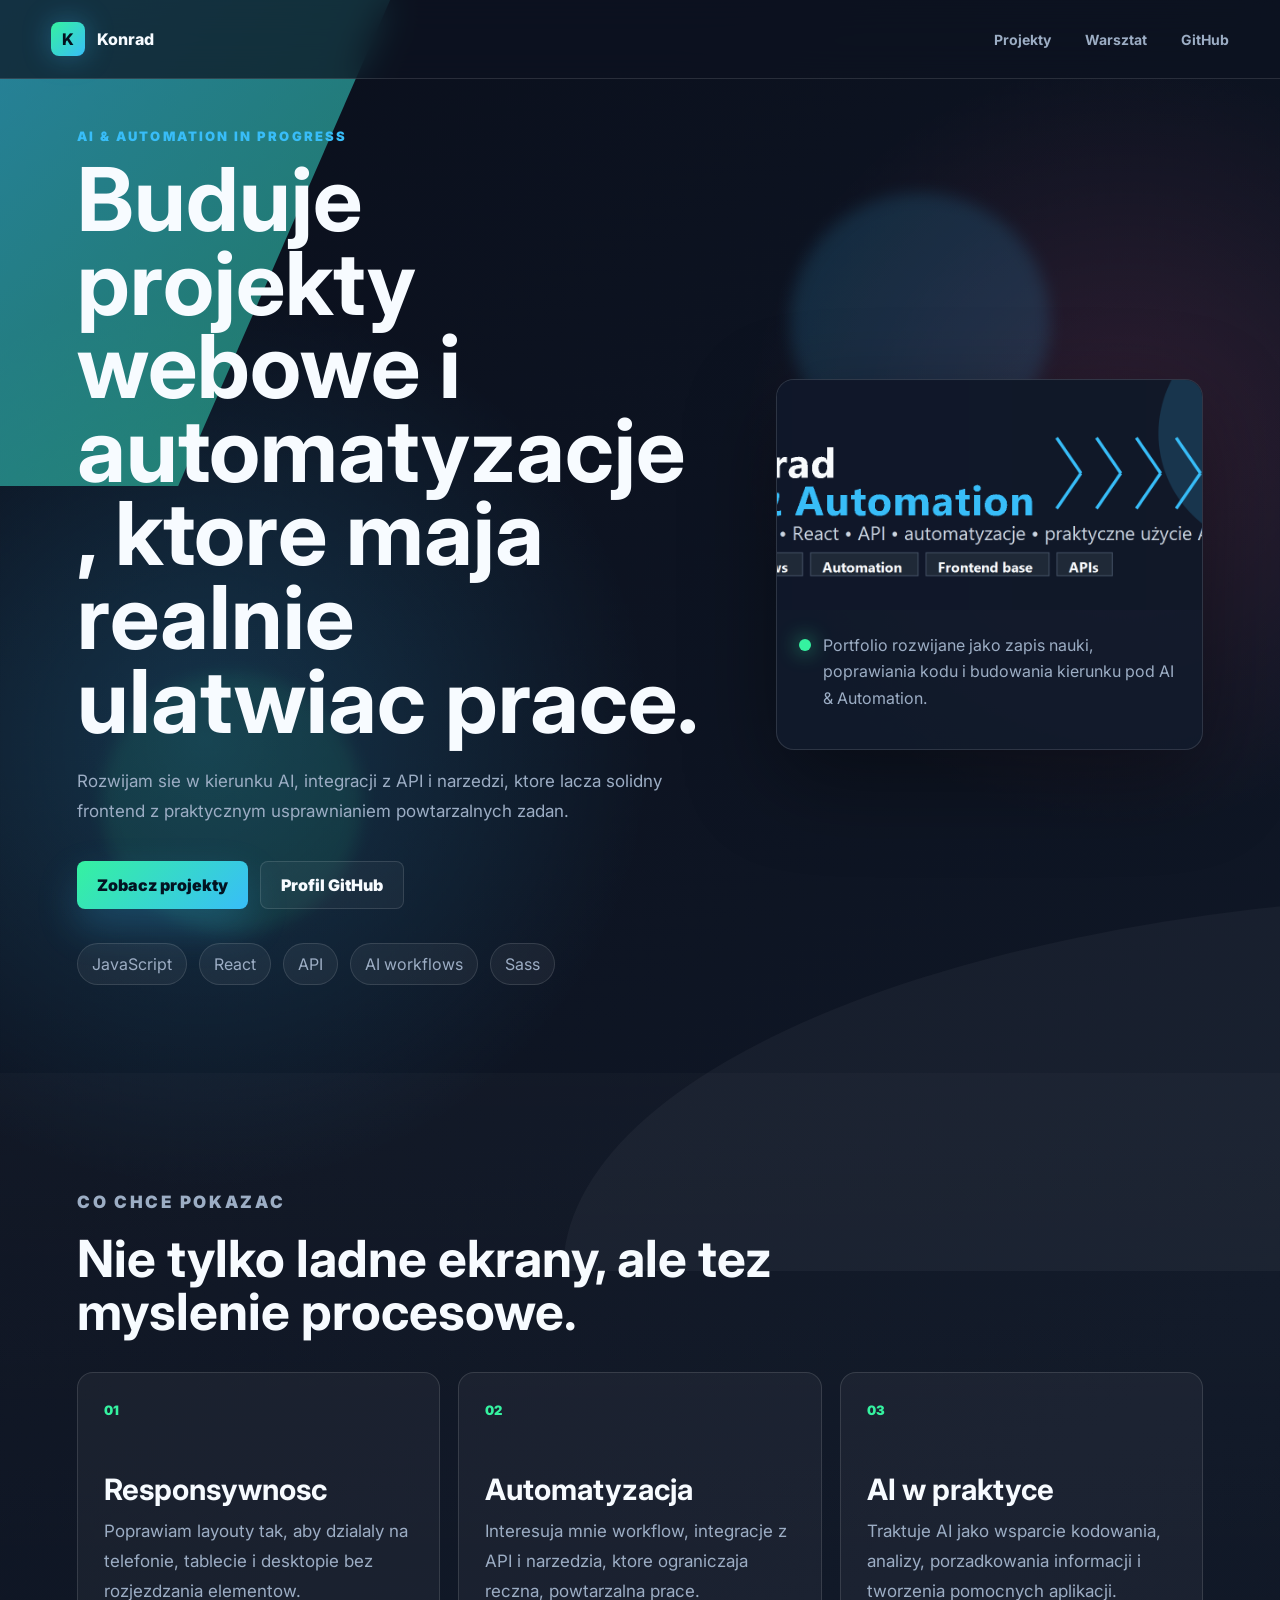
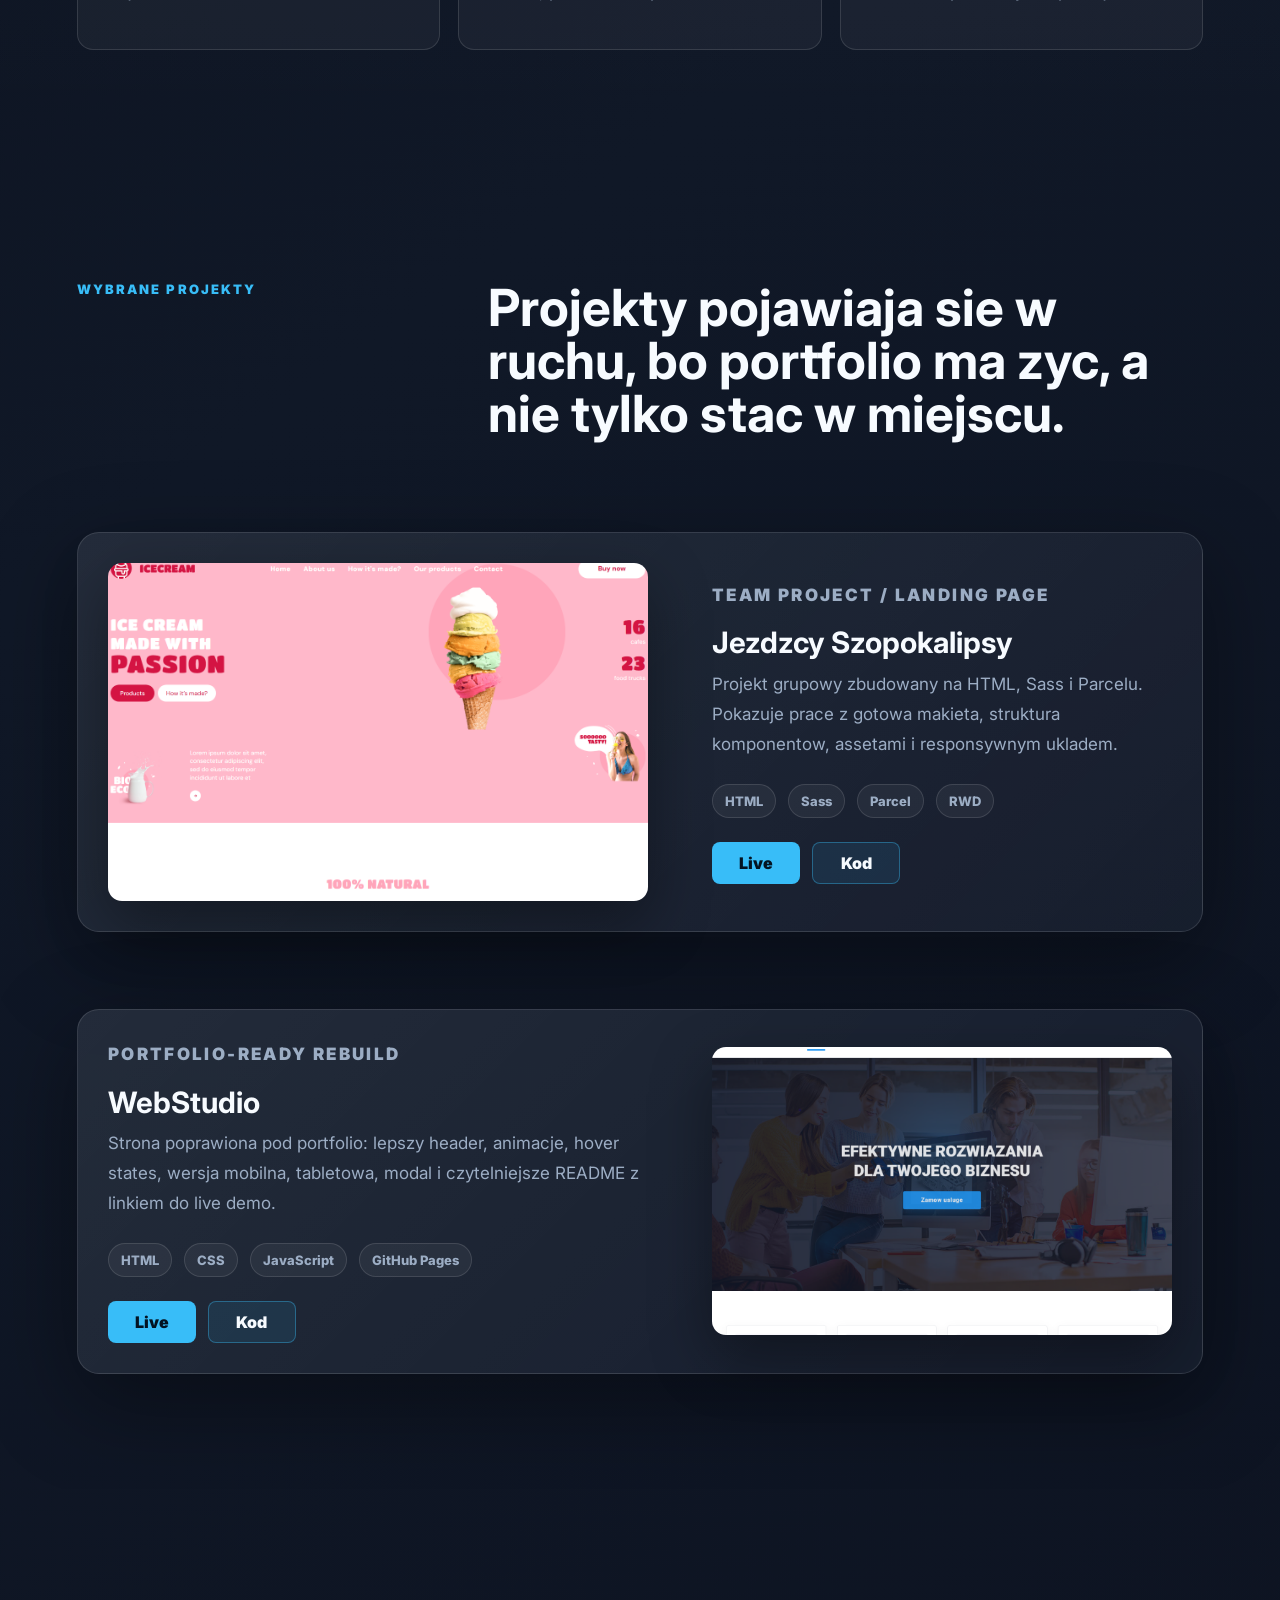
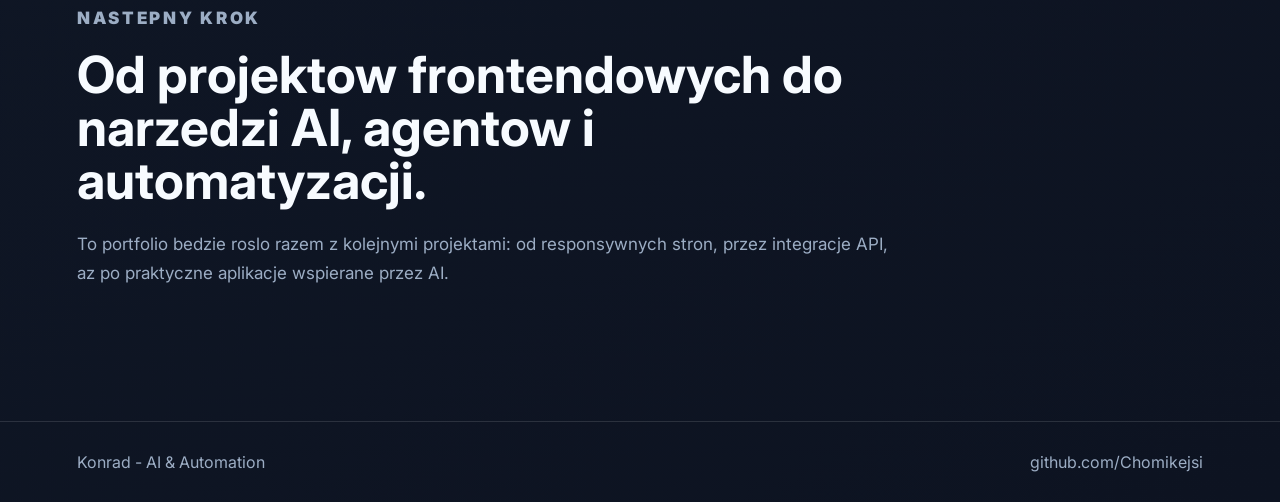
==== index.html @ 4eeb69bb "Add animated portfolio landing page" ====
<!DOCTYPE html>
<html lang="pl">
  <head>
    <meta charset="UTF-8" />
    <meta name="viewport" content="width=device-width, initial-scale=1.0" />
    <meta
      name="description"
      content="Portfolio Konrada: AI & Automation, frontend, automatyzacje, projekty webowe i praktyczne narzedzia."
    />
    <title>Konrad | AI & Automation Portfolio</title>
    <link rel="preconnect" href="https://fonts.googleapis.com" />
    <link rel="preconnect" href="https://fonts.gstatic.com" crossorigin />
    <link
      href="https://fonts.googleapis.com/css2?family=Inter:wght@400;500;600;700;800;900&display=swap"
      rel="stylesheet"
    />
    <link rel="stylesheet" href="./styles.css" />
  </head>
  <body>
    <header class="site-header">
      <a class="brand" href="#top" aria-label="Powrot na poczatek">
        <span class="brand__mark">K</span>
        <span>Konrad</span>
      </a>
      <nav class="nav" aria-label="Glowna nawigacja">
        <a href="#projekty">Projekty</a>
        <a href="#warsztat">Warsztat</a>
        <a href="https://github.com/Chomikejsi" target="_blank" rel="noreferrer">GitHub</a>
      </nav>
    </header>

    <main id="top">
      <section class="hero">
        <div class="hero__glow hero__glow--one"></div>
        <div class="hero__glow hero__glow--two"></div>

        <div class="hero__content reveal">
          <p class="eyebrow">AI & Automation in progress</p>
          <h1>Buduje projekty webowe i automatyzacje, ktore maja realnie ulatwiac prace.</h1>
          <p class="hero__lead">
            Rozwijam sie w kierunku AI, integracji z API i narzedzi, ktore lacza solidny frontend
            z praktycznym usprawnianiem powtarzalnych zadan.
          </p>

          <div class="hero__actions">
            <a class="button button--primary" href="#projekty">Zobacz projekty</a>
            <a class="button button--ghost" href="https://github.com/Chomikejsi" target="_blank" rel="noreferrer">
              Profil GitHub
            </a>
          </div>

          <ul class="stack-list" aria-label="Glowne technologie">
            <li>JavaScript</li>
            <li>React</li>
            <li>API</li>
            <li>AI workflows</li>
            <li>Sass</li>
          </ul>
        </div>

        <aside class="hero-card reveal" aria-label="Podsumowanie profilu">
          <img src="./assets/profile-banner.png" alt="Konrad - AI & Automation" />
          <div class="hero-card__body">
            <span class="status-dot"></span>
            <p>Portfolio rozwijane jako zapis nauki, poprawiania kodu i budowania kierunku pod AI & Automation.</p>
          </div>
        </aside>
      </section>

      <section id="warsztat" class="section intro reveal">
        <p class="eyebrow">Co chce pokazac</p>
        <h2>Nie tylko ladne ekrany, ale tez myslenie procesowe.</h2>
        <div class="intro__grid">
          <article>
            <span>01</span>
            <h3>Responsywnosc</h3>
            <p>Poprawiam layouty tak, aby dzialaly na telefonie, tablecie i desktopie bez rozjezdzania elementow.</p>
          </article>
          <article>
            <span>02</span>
            <h3>Automatyzacja</h3>
            <p>Interesuja mnie workflow, integracje z API i narzedzia, ktore ograniczaja reczna, powtarzalna prace.</p>
          </article>
          <article>
            <span>03</span>
            <h3>AI w praktyce</h3>
            <p>Traktuje AI jako wsparcie kodowania, analizy, porzadkowania informacji i tworzenia pomocnych aplikacji.</p>
          </article>
        </div>
      </section>

      <section id="projekty" class="section projects">
        <div class="section__heading reveal">
          <p class="eyebrow">Wybrane projekty</p>
          <h2>Projekty pojawiaja sie w ruchu, bo portfolio ma zyc, a nie tylko stac w miejscu.</h2>
        </div>

        <div class="project-list">
          <article class="project-card reveal">
            <div class="project-card__image">
              <img src="./assets/project-szopokalipsy.png" alt="Podglad projektu Jezdzcy Szopokalipsy" />
            </div>
            <div class="project-card__content">
              <p class="project-card__kicker">Team project / landing page</p>
              <h3>Jezdzcy Szopokalipsy</h3>
              <p>
                Projekt grupowy zbudowany na HTML, Sass i Parcelu. Pokazuje prace z gotowa makieta,
                struktura komponentow, assetami i responsywnym ukladem.
              </p>
              <div class="tags">
                <span>HTML</span>
                <span>Sass</span>
                <span>Parcel</span>
                <span>RWD</span>
              </div>
              <div class="project-card__links">
                <a href="https://wiecek-k.github.io/Jezdzcy-Szopokalipsy/" target="_blank" rel="noreferrer">Live</a>
                <a href="https://github.com/Wiecek-K/Jezdzcy-Szopokalipsy" target="_blank" rel="noreferrer">Kod</a>
              </div>
            </div>
          </article>

          <article class="project-card project-card--reverse reveal">
            <div class="project-card__image">
              <img src="./assets/project-webstudio.png" alt="Podglad projektu WebStudio" />
            </div>
            <div class="project-card__content">
              <p class="project-card__kicker">Portfolio-ready rebuild</p>
              <h3>WebStudio</h3>
              <p>
                Strona poprawiona pod portfolio: lepszy header, animacje, hover states, wersja mobilna,
                tabletowa, modal i czytelniejsze README z linkiem do live demo.
              </p>
              <div class="tags">
                <span>HTML</span>
                <span>CSS</span>
                <span>JavaScript</span>
                <span>GitHub Pages</span>
              </div>
              <div class="project-card__links">
                <a href="https://chomikejsi.github.io/goit-markup-hw-08/" target="_blank" rel="noreferrer">Live</a>
                <a href="https://github.com/Chomikejsi/goit-markup-hw-08" target="_blank" rel="noreferrer">Kod</a>
              </div>
            </div>
          </article>
        </div>
      </section>

      <section class="section closing reveal">
        <p class="eyebrow">Nastepny krok</p>
        <h2>Od projektow frontendowych do narzedzi AI, agentow i automatyzacji.</h2>
        <p>
          To portfolio bedzie roslo razem z kolejnymi projektami: od responsywnych stron, przez
          integracje API, az po praktyczne aplikacje wspierane przez AI.
        </p>
      </section>
    </main>

    <footer class="footer">
      <p>Konrad - AI & Automation</p>
      <a href="https://github.com/Chomikejsi" target="_blank" rel="noreferrer">github.com/Chomikejsi</a>
    </footer>

    <script src="./script.js"></script>
  </body>
</html>
---- styles.css ----
:root {
  --bg: #0d1321;
  --bg-soft: #121b2c;
  --panel: rgba(18, 27, 44, 0.82);
  --text: #f7fbff;
  --muted: #9cadc4;
  --line: rgba(255, 255, 255, 0.12);
  --blue: #38bdf8;
  --green: #35f2a0;
  --pink: #ff5c93;
  --yellow: #ffd166;
  --shadow: 0 28px 90px rgba(0, 0, 0, 0.38);
}

* {
  box-sizing: border-box;
}

html {
  scroll-behavior: smooth;
}

body {
  margin: 0;
  min-width: 320px;
  overflow-x: hidden;
  background:
    radial-gradient(circle at 16% 20%, rgba(56, 189, 248, 0.2), transparent 28rem),
    radial-gradient(circle at 88% 12%, rgba(255, 92, 147, 0.14), transparent 24rem),
    linear-gradient(145deg, #0a0f1c 0%, #101827 48%, #0d1321 100%);
  color: var(--text);
  font-family: "Inter", system-ui, -apple-system, BlinkMacSystemFont, "Segoe UI", sans-serif;
}

a {
  color: inherit;
  text-decoration: none;
}

img {
  display: block;
  max-width: 100%;
}

.site-header {
  position: fixed;
  top: 0;
  left: 0;
  z-index: 50;
  display: flex;
  align-items: center;
  justify-content: space-between;
  width: 100%;
  padding: 22px clamp(18px, 4vw, 64px);
  background: rgba(13, 19, 33, 0.72);
  border-bottom: 1px solid var(--line);
  backdrop-filter: blur(18px);
}

.brand,
.nav {
  display: flex;
  align-items: center;
}

.brand {
  gap: 12px;
  font-weight: 800;
  letter-spacing: 0;
}

.brand__mark {
  display: grid;
  place-items: center;
  width: 34px;
  height: 34px;
  color: #04111e;
  background: linear-gradient(135deg, var(--green), var(--blue));
  border-radius: 8px;
  box-shadow: 0 0 28px rgba(56, 189, 248, 0.35);
}

.nav {
  gap: clamp(14px, 3vw, 34px);
  color: var(--muted);
  font-size: 14px;
  font-weight: 700;
}

.nav a {
  transition: color 180ms ease, transform 180ms ease;
}

.nav a:hover,
.nav a:focus {
  color: var(--text);
  transform: translateY(-1px);
}

.hero {
  position: relative;
  display: grid;
  grid-template-columns: minmax(0, 1.05fr) minmax(320px, 0.72fr);
  gap: clamp(28px, 6vw, 80px);
  align-items: center;
  min-height: 100svh;
  padding: 128px clamp(18px, 6vw, 96px) 72px;
}

.hero::before {
  content: "";
  position: absolute;
  left: -12vw;
  top: -18vh;
  width: 48vw;
  height: 72vh;
  background: linear-gradient(135deg, rgba(56, 189, 248, 0.95), rgba(53, 242, 160, 0.62));
  clip-path: polygon(0 0, 100% 0, 54% 100%, 0 100%);
  opacity: 0.72;
}

.hero::after {
  content: "";
  position: absolute;
  right: -20vw;
  bottom: -22vh;
  width: 76vw;
  height: 42vh;
  background: rgba(255, 255, 255, 0.04);
  border-radius: 100% 0 0 0;
}

.hero__glow {
  position: absolute;
  width: 260px;
  height: 260px;
  border-radius: 50%;
  filter: blur(8px);
  opacity: 0.42;
  animation: floatGlow 9s ease-in-out infinite;
}

.hero__glow--one {
  right: 18%;
  top: 18%;
  background: rgba(56, 189, 248, 0.34);
}

.hero__glow--two {
  left: 8%;
  bottom: 13%;
  background: rgba(53, 242, 160, 0.2);
  animation-delay: -3s;
}

.hero__content,
.hero-card,
.section,
.footer {
  position: relative;
  z-index: 1;
}

.hero .reveal {
  opacity: 1;
  transform: none;
}

.eyebrow {
  margin: 0 0 14px;
  color: var(--blue);
  font-size: 13px;
  font-weight: 900;
  letter-spacing: 0.16em;
  text-transform: uppercase;
}

h1,
h2,
h3,
p {
  margin-top: 0;
}

h1 {
  max-width: 860px;
  margin-bottom: 24px;
  font-size: clamp(42px, 7vw, 88px);
  line-height: 0.95;
  letter-spacing: 0;
  overflow-wrap: break-word;
}

h2 {
  max-width: 860px;
  margin-bottom: 22px;
  font-size: clamp(30px, 4vw, 58px);
  line-height: 1.04;
  letter-spacing: 0;
}

h3 {
  margin-bottom: 12px;
  font-size: clamp(22px, 2.3vw, 34px);
  line-height: 1.05;
}

.hero__lead,
.closing p,
.project-card p,
.intro p {
  color: var(--muted);
  font-size: 17px;
  line-height: 1.75;
}

.hero__lead {
  max-width: 720px;
}

.hero__actions,
.project-card__links,
.stack-list,
.tags {
  display: flex;
  flex-wrap: wrap;
  gap: 12px;
}

.hero__actions {
  margin: 34px 0;
}

.button {
  display: inline-flex;
  align-items: center;
  justify-content: center;
  min-height: 48px;
  padding: 0 20px;
  border-radius: 8px;
  font-weight: 900;
  transition: transform 180ms ease, box-shadow 180ms ease, border-color 180ms ease;
}

.button:hover,
.button:focus,
.project-card__links a:hover,
.project-card__links a:focus {
  transform: translateY(-2px);
}

.button--primary {
  color: #031322;
  background: linear-gradient(135deg, var(--green), var(--blue));
  box-shadow: 0 18px 40px rgba(56, 189, 248, 0.24);
}

.button--ghost {
  border: 1px solid var(--line);
  color: var(--text);
  background: rgba(255, 255, 255, 0.04);
}

.stack-list,
.tags {
  padding: 0;
  list-style: none;
}

.stack-list li,
.tags span {
  border: 1px solid var(--line);
  border-radius: 999px;
  color: var(--muted);
  background: rgba(255, 255, 255, 0.05);
}

.stack-list li {
  padding: 10px 14px;
}

.hero-card {
  overflow: hidden;
  border: 1px solid var(--line);
  border-radius: 18px;
  background: var(--panel);
  box-shadow: var(--shadow);
  transform: rotate(1.25deg);
}

.hero-card img {
  width: 100%;
  min-height: 230px;
  object-fit: cover;
}

.hero-card__body {
  display: grid;
  grid-template-columns: 12px 1fr;
  gap: 12px;
  padding: 22px;
  color: var(--muted);
  line-height: 1.65;
}

.status-dot {
  width: 12px;
  height: 12px;
  margin-top: 7px;
  border-radius: 50%;
  background: var(--green);
  box-shadow: 0 0 20px rgba(53, 242, 160, 0.8);
}

.section {
  padding: clamp(72px, 9vw, 132px) clamp(18px, 6vw, 96px);
}

.intro {
  background: linear-gradient(180deg, rgba(255, 255, 255, 0.02), rgba(255, 255, 255, 0));
}

.intro__grid {
  display: grid;
  grid-template-columns: repeat(3, minmax(0, 1fr));
  gap: 18px;
  margin-top: 34px;
}

.intro__grid article {
  min-height: 250px;
  padding: 26px;
  border: 1px solid var(--line);
  border-radius: 16px;
  background: rgba(255, 255, 255, 0.045);
}

.intro__grid span {
  display: inline-flex;
  margin-bottom: 56px;
  color: var(--green);
  font-size: 13px;
  font-weight: 900;
}

.projects {
  overflow: hidden;
}

.section__heading {
  display: grid;
  grid-template-columns: 0.7fr 1.3fr;
  gap: 26px;
  align-items: start;
  margin-bottom: clamp(34px, 6vw, 70px);
}

.project-list {
  display: grid;
  gap: clamp(34px, 6vw, 82px);
}

.project-card {
  display: grid;
  grid-template-columns: minmax(0, 1.08fr) minmax(320px, 0.92fr);
  gap: clamp(24px, 5vw, 64px);
  align-items: center;
  padding: clamp(18px, 3vw, 30px);
  border: 1px solid var(--line);
  border-radius: 22px;
  background:
    linear-gradient(135deg, rgba(255, 255, 255, 0.08), rgba(255, 255, 255, 0.025)),
    rgba(18, 27, 44, 0.72);
  box-shadow: var(--shadow);
}

.project-card--reverse .project-card__image {
  order: 2;
}

.project-card__image {
  overflow: hidden;
  border-radius: 14px;
  background: #111827;
  box-shadow: 0 22px 60px rgba(0, 0, 0, 0.36);
}

.project-card__image img {
  width: 100%;
  aspect-ratio: 16 / 10;
  object-fit: cover;
  transition: transform 500ms ease, filter 500ms ease;
}

.project-card:hover img {
  transform: scale(1.035);
  filter: saturate(1.12);
}

.project-card__kicker {
  color: var(--pink);
  font-size: 12px;
  font-weight: 900;
  letter-spacing: 0.14em;
  text-transform: uppercase;
}

.tags {
  margin: 24px 0;
}

.tags span {
  padding: 8px 12px;
  font-size: 13px;
  font-weight: 800;
}

.project-card__links a {
  display: inline-flex;
  align-items: center;
  justify-content: center;
  min-width: 88px;
  min-height: 42px;
  border: 1px solid rgba(56, 189, 248, 0.38);
  border-radius: 8px;
  color: var(--text);
  font-weight: 900;
  background: rgba(56, 189, 248, 0.1);
  transition: transform 180ms ease, background-color 180ms ease;
}

.project-card__links a:first-child {
  color: #031322;
  background: var(--blue);
}

.closing {
  max-width: 980px;
}

.footer {
  display: flex;
  align-items: center;
  justify-content: space-between;
  gap: 16px;
  padding: 30px clamp(18px, 6vw, 96px);
  border-top: 1px solid var(--line);
  color: var(--muted);
}

.footer p {
  margin: 0;
}

.reveal {
  opacity: 0;
  transform: translateY(34px);
  transition: opacity 700ms ease, transform 700ms ease;
}

.reveal.is-visible {
  opacity: 1;
  transform: translateY(0);
}

@keyframes floatGlow {
  0%,
  100% {
    transform: translate3d(0, 0, 0) scale(1);
  }

  50% {
    transform: translate3d(18px, -18px, 0) scale(1.08);
  }
}

@media (max-width: 920px) {
  .site-header {
    position: absolute;
  }

  .hero,
  .project-card,
  .section__heading,
  .intro__grid {
    grid-template-columns: 1fr;
  }

  .hero {
    padding-top: 112px;
  }

  .hero-card {
    transform: none;
  }

  .project-card--reverse .project-card__image {
    order: 0;
  }
}

@media (max-width: 640px) {
  .site-header {
    align-items: flex-start;
    flex-direction: column;
    gap: 16px;
  }

  .nav {
    width: 100%;
    justify-content: flex-start;
    gap: 10px;
    font-size: 13px;
  }

  .nav a {
    padding-right: 18px;
  }

  .nav a:last-child {
    display: none;
  }

  .hero {
    min-height: auto;
    padding-top: 150px;
    overflow: hidden;
  }

  .hero::before {
    left: -42vw;
    width: 78vw;
    height: 44vh;
  }

  h1 {
    max-width: 340px;
    font-size: 36px;
    line-height: 1.04;
  }

  .hero__lead,
  .closing p,
  .project-card p,
  .intro p {
    font-size: 15px;
  }

  .hero__lead {
    max-width: 330px;
  }

  .project-card {
    padding: 14px;
  }

  .hero-card {
    display: none;
  }

  .stack-list {
    max-width: 330px;
  }

  .stack-list li {
    padding: 9px 12px;
    font-size: 14px;
  }

  .footer {
    align-items: flex-start;
    flex-direction: column;
  }
}

@media (prefers-reduced-motion: reduce) {
  *,
  *::before,
  *::after {
    scroll-behavior: auto !important;
    animation-duration: 1ms !important;
    transition-duration: 1ms !important;
  }
}
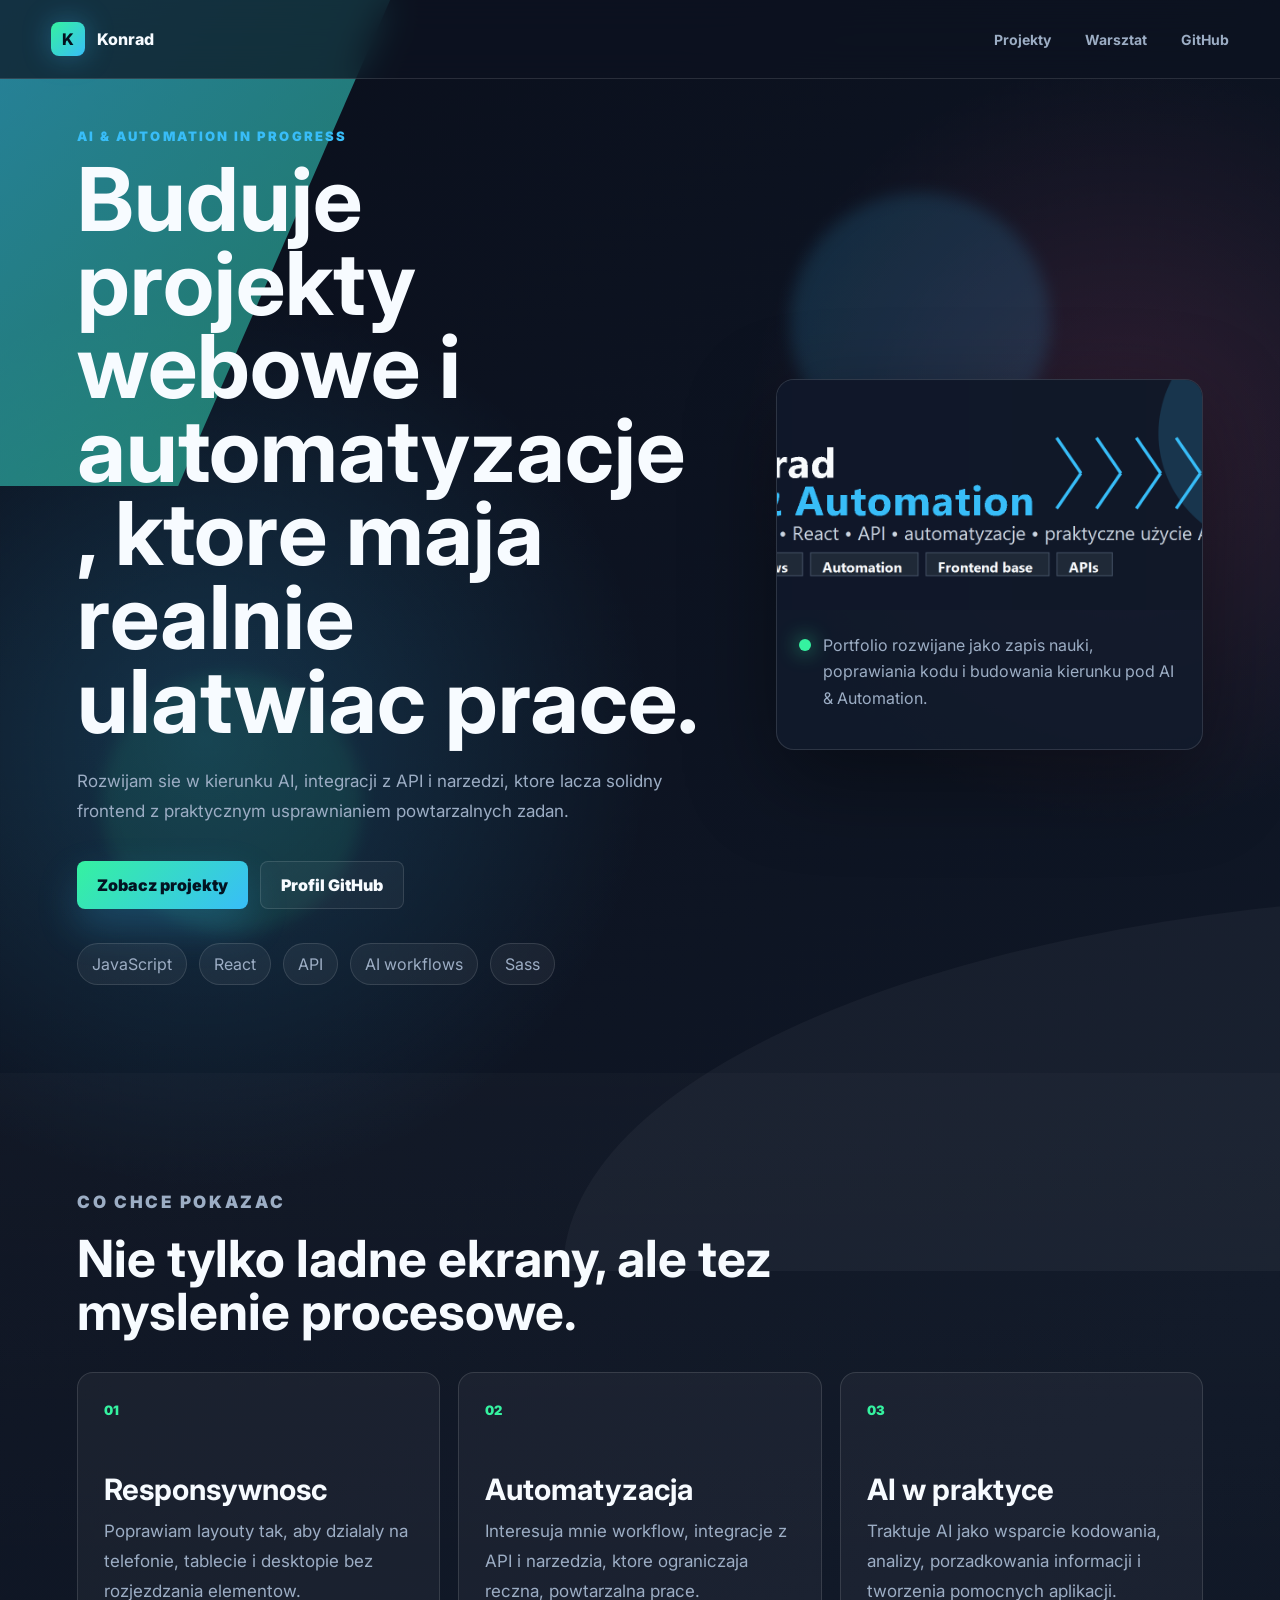
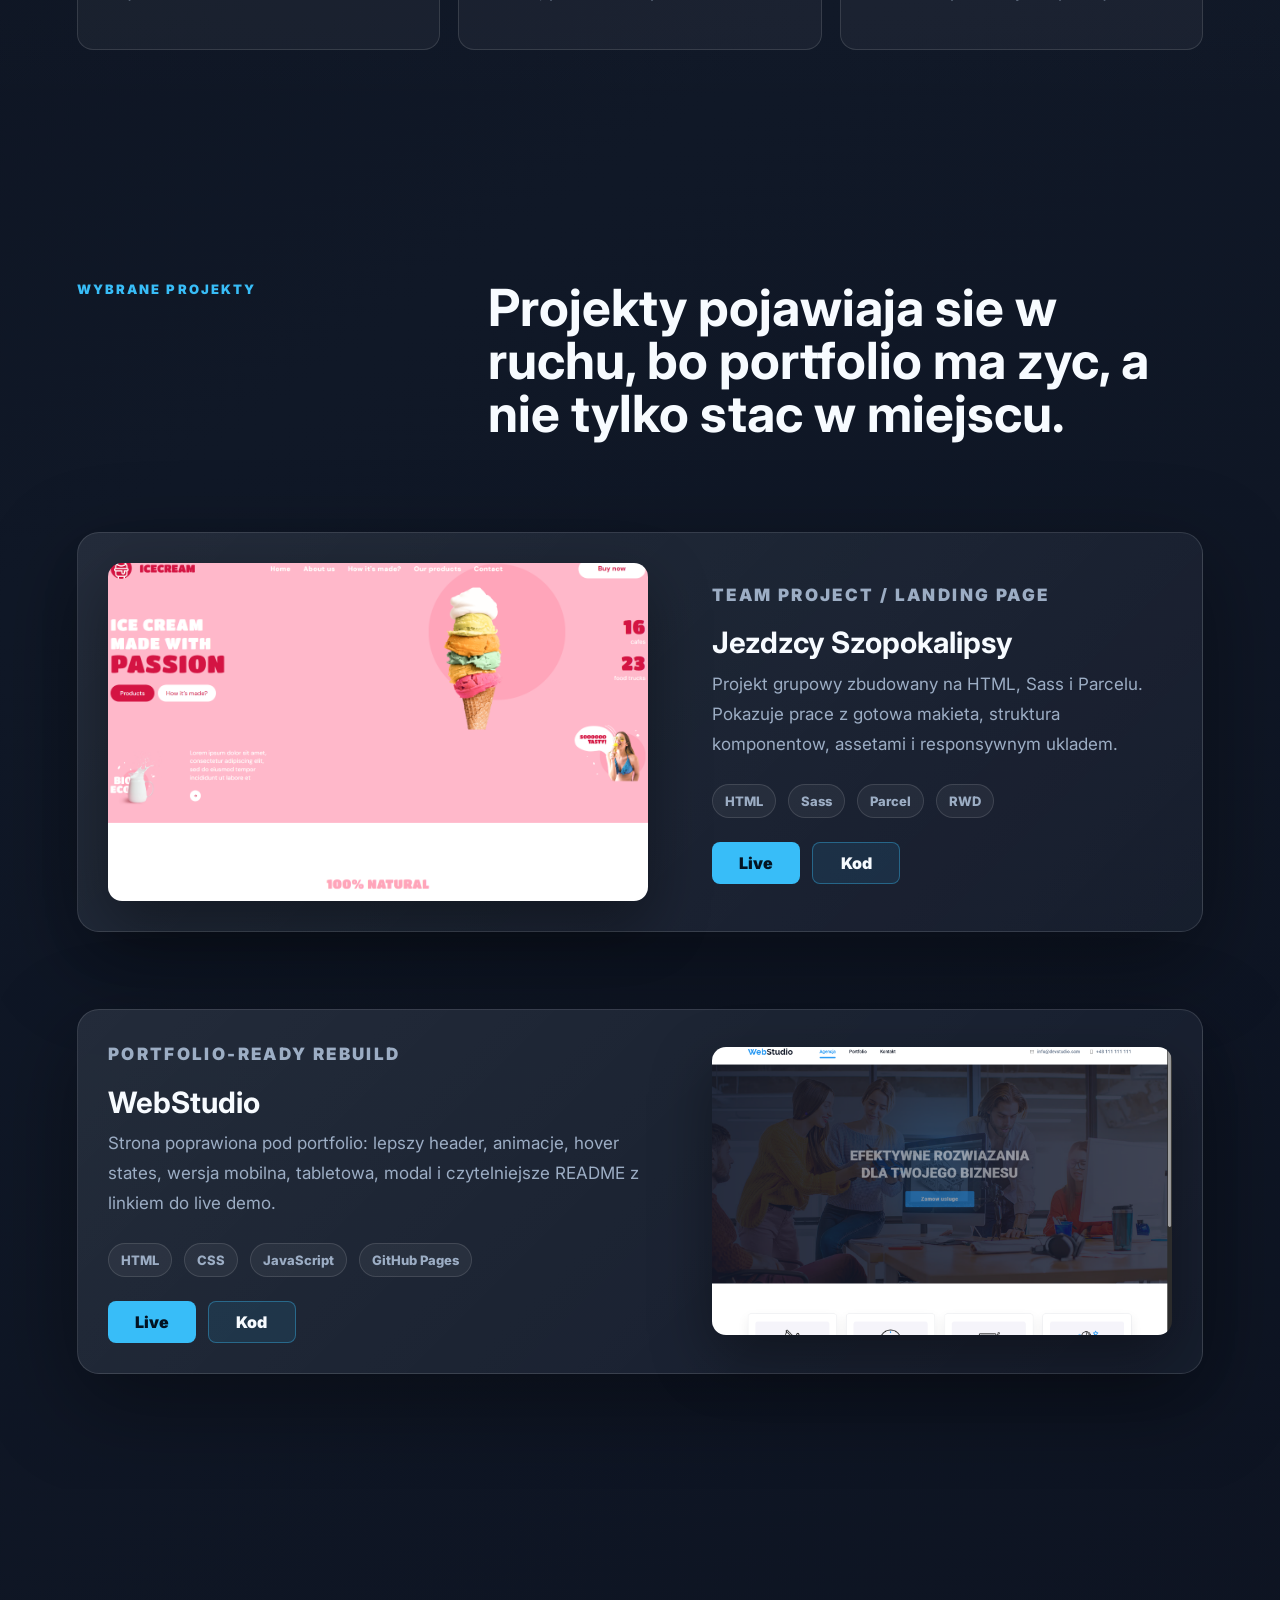
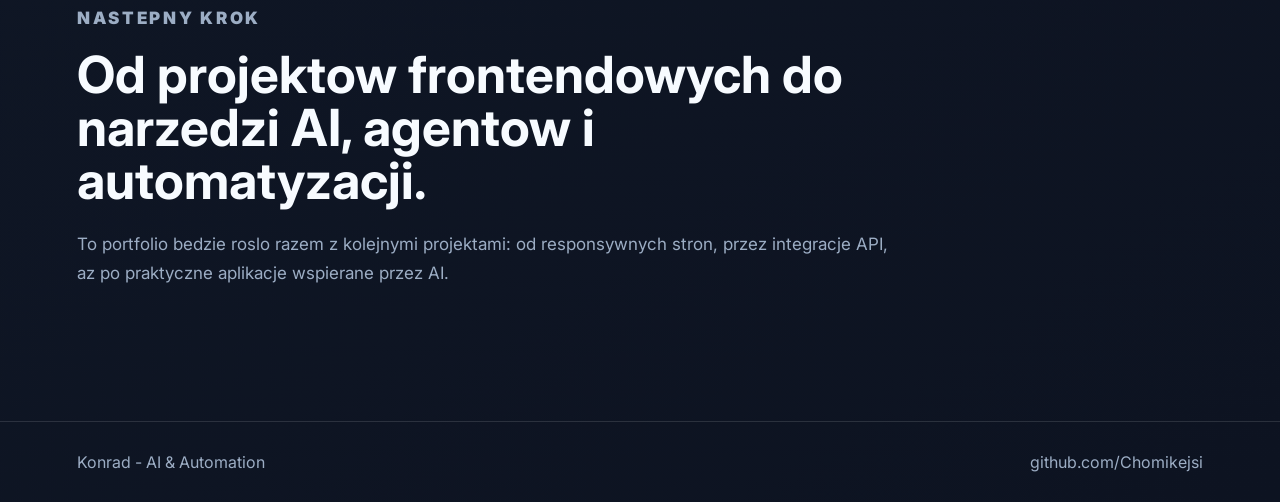
==== commit c5739cf0: "Make project previews link to live demos" ====
--- a/index.html
+++ b/index.html
@@ -97,9 +97,15 @@
 
         <div class="project-list">
           <article class="project-card reveal">
-            <div class="project-card__image">
+            <a
+              class="project-card__image"
+              href="https://wiecek-k.github.io/Jezdzcy-Szopokalipsy/"
+              target="_blank"
+              rel="noreferrer"
+              aria-label="Otworz live projektu Jezdzcy Szopokalipsy"
+            >
               <img src="./assets/project-szopokalipsy.png" alt="Podglad projektu Jezdzcy Szopokalipsy" />
-            </div>
+            </a>
             <div class="project-card__content">
               <p class="project-card__kicker">Team project / landing page</p>
               <h3>Jezdzcy Szopokalipsy</h3>
@@ -121,9 +127,15 @@
           </article>
 
           <article class="project-card project-card--reverse reveal">
-            <div class="project-card__image">
+            <a
+              class="project-card__image"
+              href="https://chomikejsi.github.io/goit-markup-hw-08/"
+              target="_blank"
+              rel="noreferrer"
+              aria-label="Otworz live projektu WebStudio"
+            >
               <img src="./assets/project-webstudio.png" alt="Podglad projektu WebStudio" />
-            </div>
+            </a>
             <div class="project-card__content">
               <p class="project-card__kicker">Portfolio-ready rebuild</p>
               <h3>WebStudio</h3>
--- a/styles.css
+++ b/styles.css
@@ -246,7 +246,7 @@
 .button:focus,
 .project-card__links a:hover,
 .project-card__links a:focus {
-  transform: translateY(-2px);
+  transform: translateY(-3px);
 }
 
 .button--primary {
@@ -379,10 +379,14 @@
 }
 
 .project-card__image {
+  display: block;
   overflow: hidden;
   border-radius: 14px;
   background: #111827;
   box-shadow: 0 22px 60px rgba(0, 0, 0, 0.36);
+  transition: transform 240ms ease, box-shadow 240ms ease, outline-color 240ms ease;
+  outline: 1px solid transparent;
+  outline-offset: 0;
 }
 
 .project-card__image img {
@@ -392,7 +396,17 @@
   transition: transform 500ms ease, filter 500ms ease;
 }
 
-.project-card:hover img {
+.project-card:hover .project-card__image,
+.project-card__image:hover,
+.project-card__image:focus {
+  transform: translateY(-8px);
+  box-shadow: 0 34px 82px rgba(56, 189, 248, 0.2);
+  outline-color: rgba(56, 189, 248, 0.46);
+}
+
+.project-card:hover img,
+.project-card__image:hover img,
+.project-card__image:focus img {
   transform: scale(1.035);
   filter: saturate(1.12);
 }
@@ -434,6 +448,12 @@
   background: var(--blue);
 }
 
+.project-card__links a:first-child:hover,
+.project-card__links a:first-child:focus {
+  transform: translateY(-7px) scale(1.04);
+  box-shadow: 0 18px 40px rgba(56, 189, 248, 0.34);
+}
+
 .closing {
   max-width: 980px;
 }
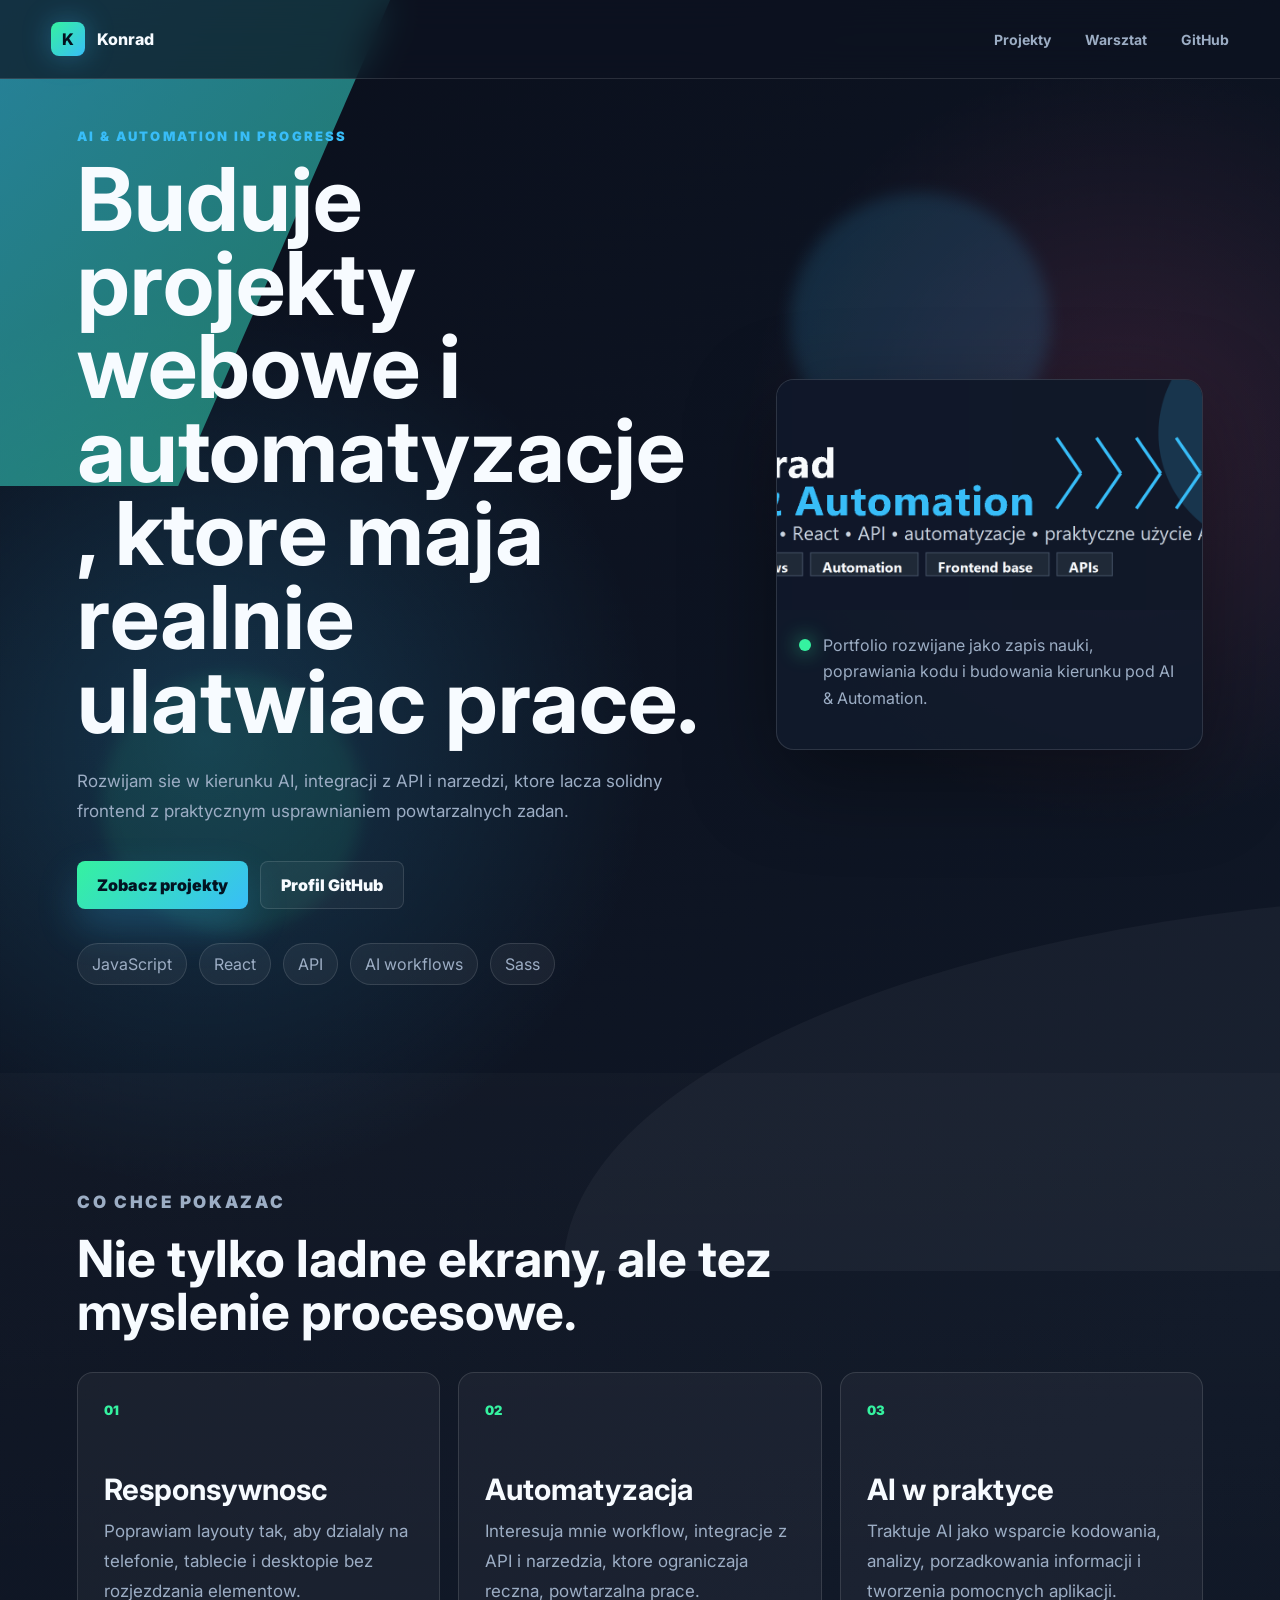
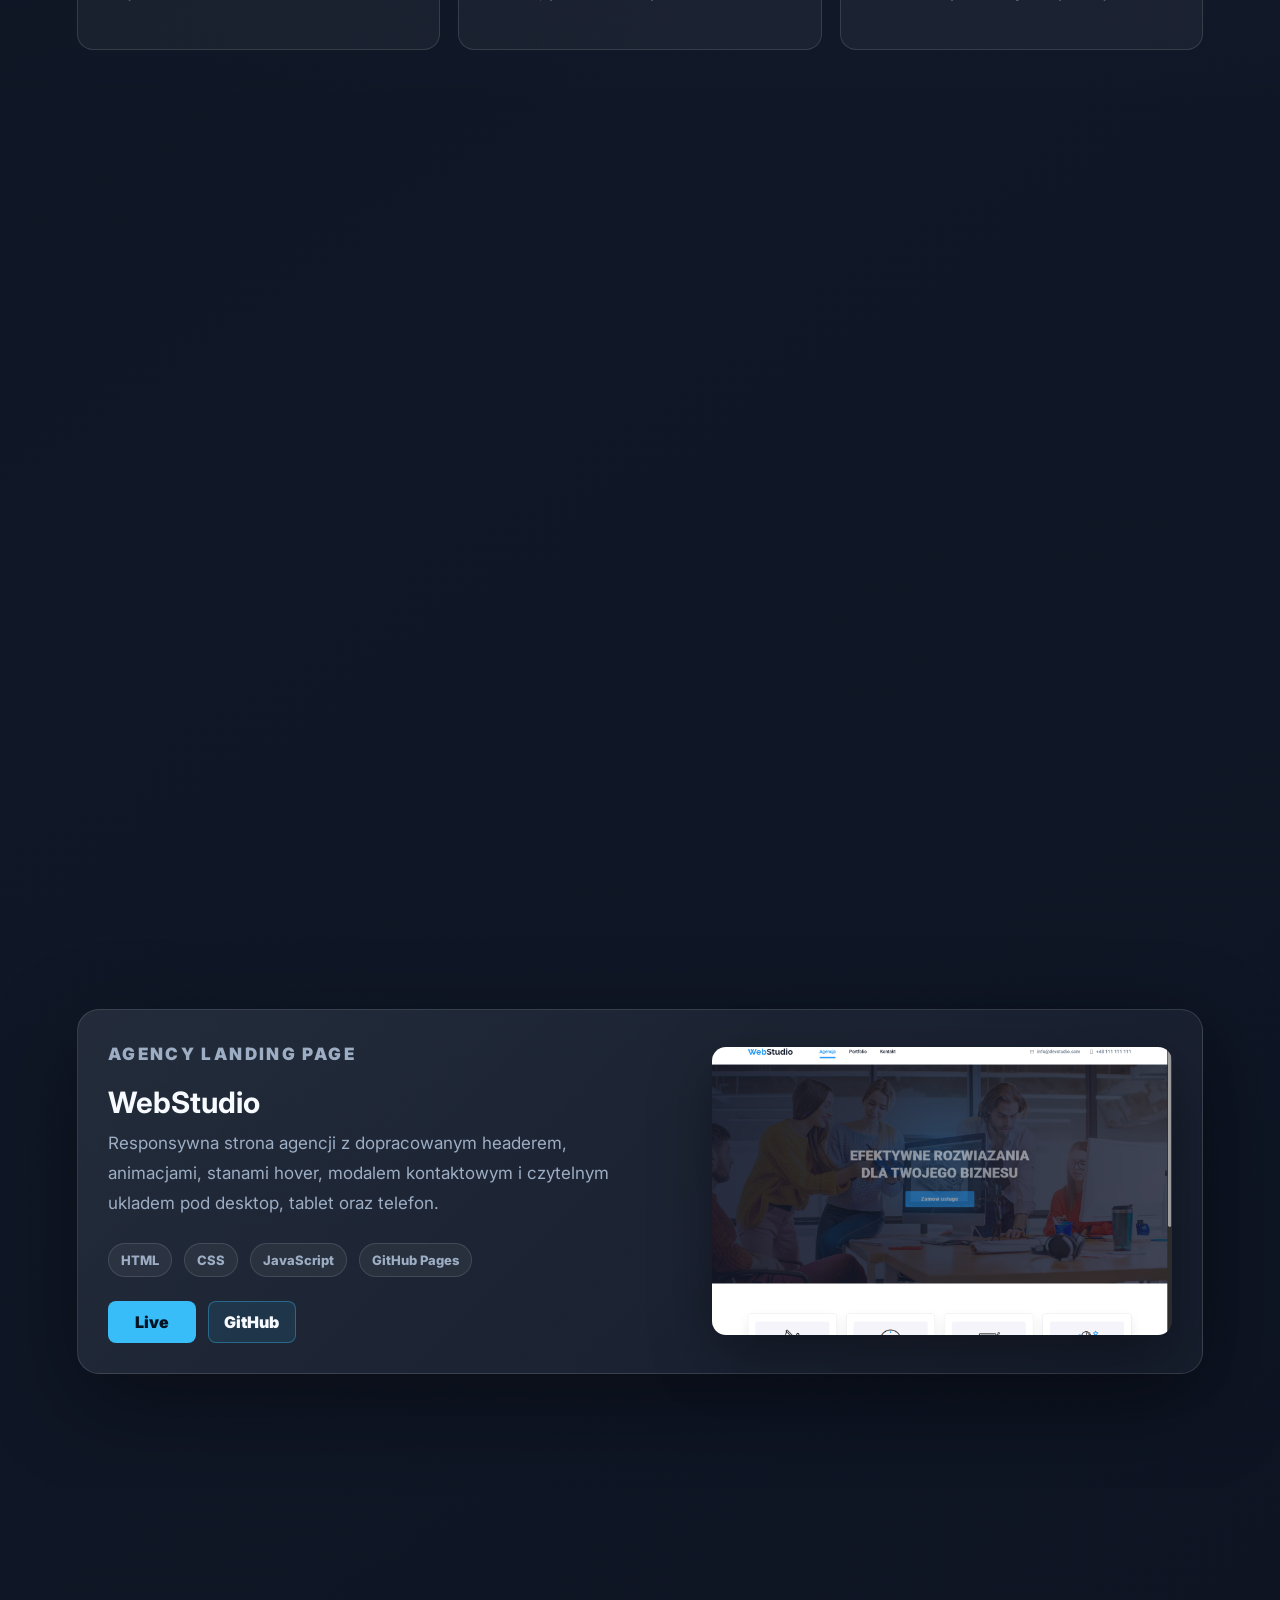
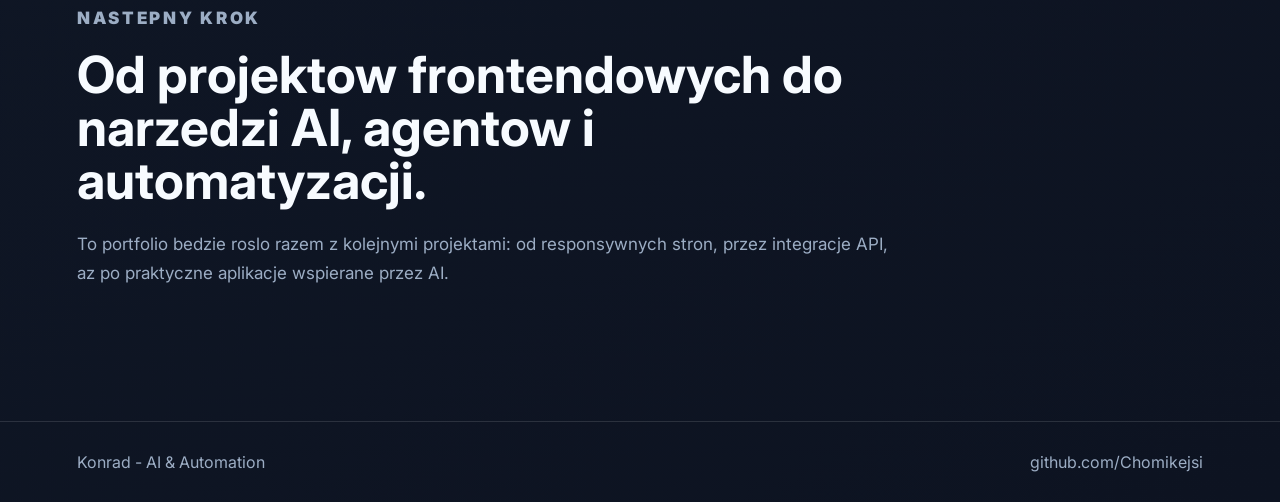
==== commit 8160b0c7: "Rename WebStudio presentation for portfolio" ====
--- a/index.html
+++ b/index.html
@@ -129,7 +129,7 @@
           <article class="project-card project-card--reverse reveal">
             <a
               class="project-card__image"
-              href="https://chomikejsi.github.io/goit-markup-hw-08/"
+              href="./webstudio.html"
               target="_blank"
               rel="noreferrer"
               aria-label="Otworz live projektu WebStudio"
@@ -137,11 +137,11 @@
               <img src="./assets/project-webstudio.png" alt="Podglad projektu WebStudio" />
             </a>
             <div class="project-card__content">
-              <p class="project-card__kicker">Portfolio-ready rebuild</p>
+              <p class="project-card__kicker">Agency landing page</p>
               <h3>WebStudio</h3>
               <p>
-                Strona poprawiona pod portfolio: lepszy header, animacje, hover states, wersja mobilna,
-                tabletowa, modal i czytelniejsze README z linkiem do live demo.
+                Responsywna strona agencji z dopracowanym headerem, animacjami, stanami hover,
+                modalem kontaktowym i czytelnym ukladem pod desktop, tablet oraz telefon.
               </p>
               <div class="tags">
                 <span>HTML</span>
@@ -150,8 +150,8 @@
                 <span>GitHub Pages</span>
               </div>
               <div class="project-card__links">
-                <a href="https://chomikejsi.github.io/goit-markup-hw-08/" target="_blank" rel="noreferrer">Live</a>
-                <a href="https://github.com/Chomikejsi/goit-markup-hw-08" target="_blank" rel="noreferrer">Kod</a>
+                <a href="./webstudio.html" target="_blank" rel="noreferrer">Live</a>
+                <a href="https://github.com/Chomikejsi" target="_blank" rel="noreferrer">GitHub</a>
               </div>
             </div>
           </article>
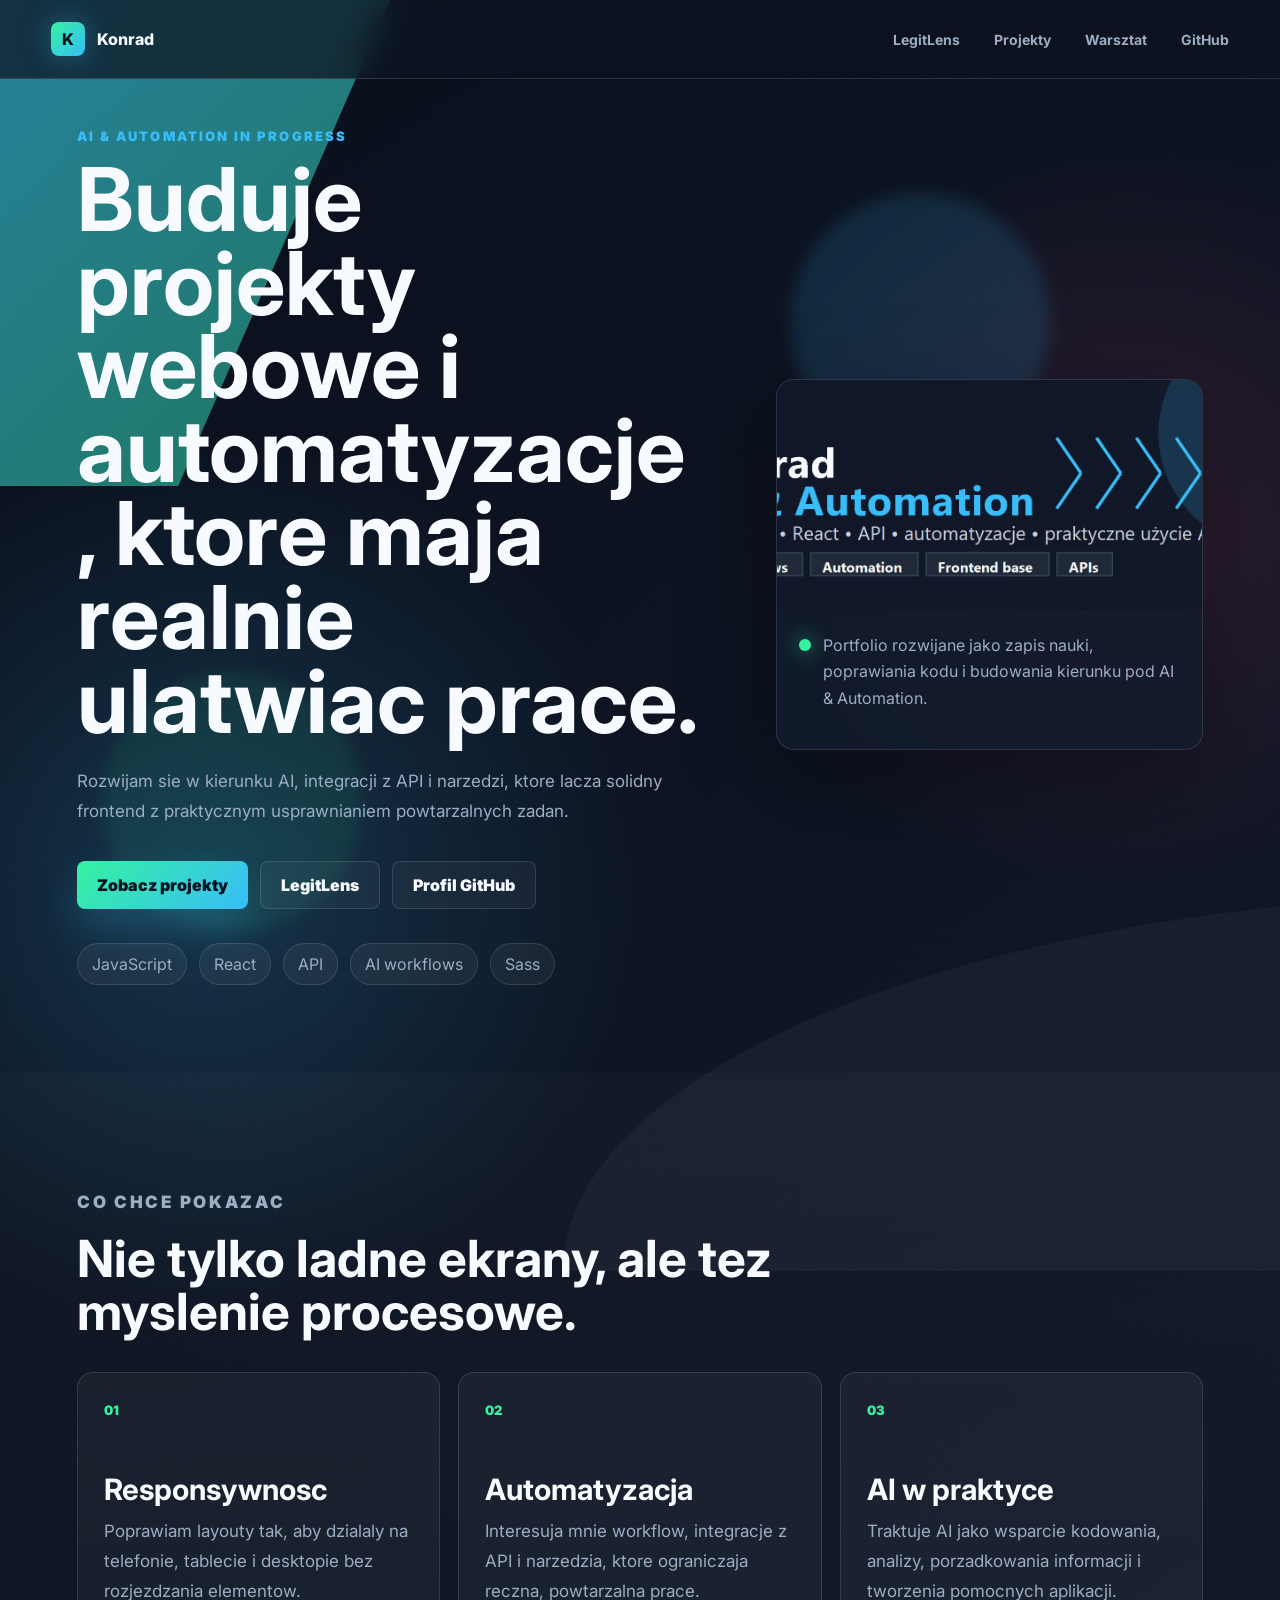
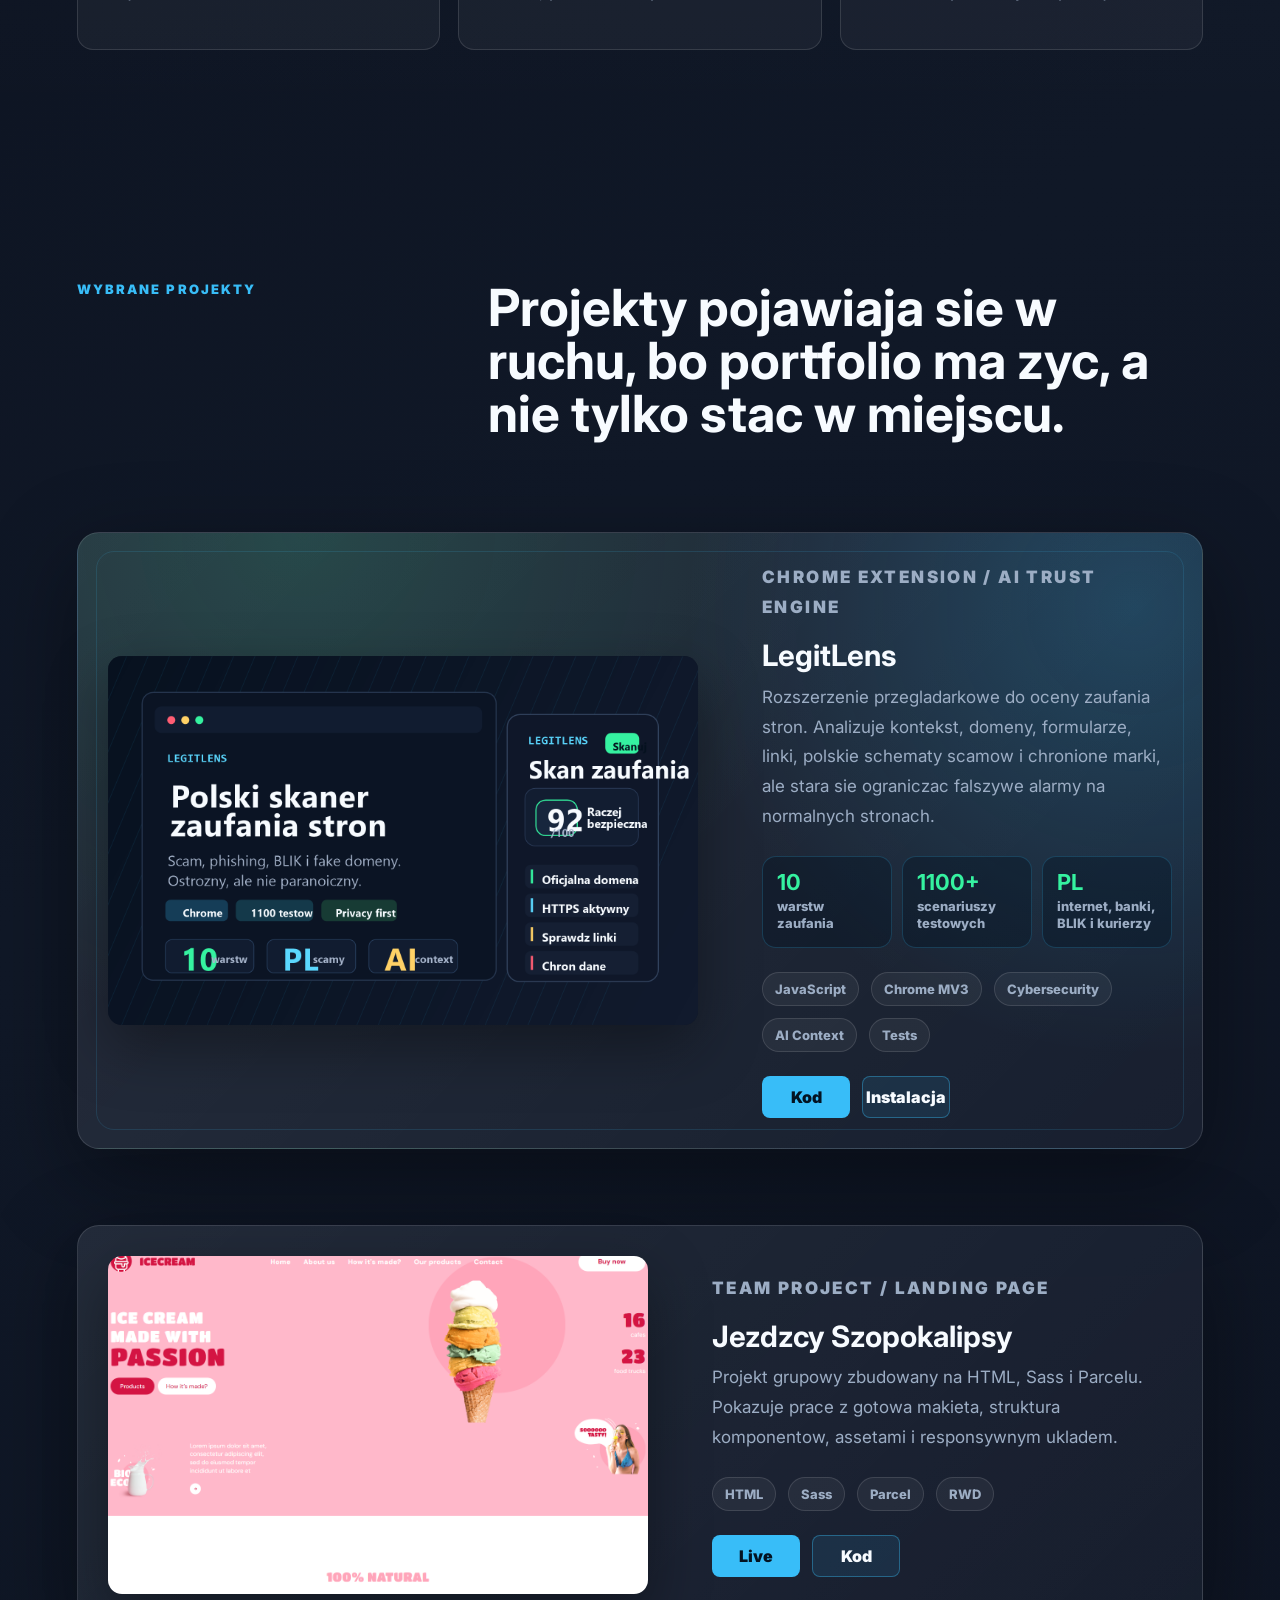
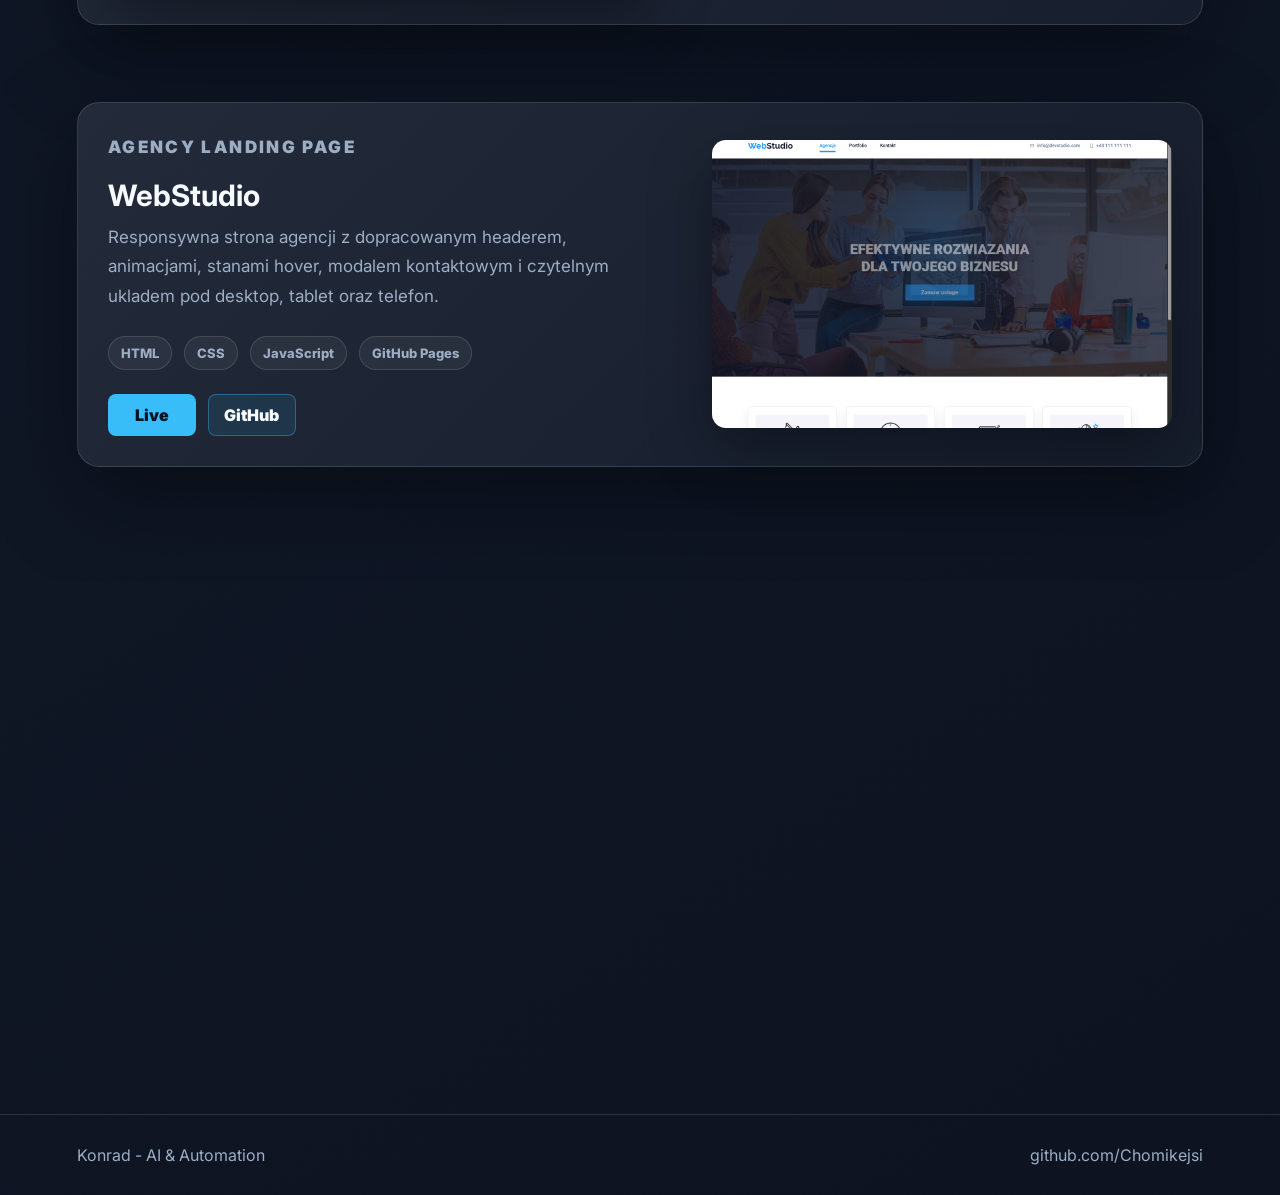
==== commit 825afcb2: "Add LegitLens to portfolio" ====
--- a/index.html
+++ b/index.html
@@ -23,6 +23,7 @@
         <span>Konrad</span>
       </a>
       <nav class="nav" aria-label="Glowna nawigacja">
+        <a href="#legitlens">LegitLens</a>
         <a href="#projekty">Projekty</a>
         <a href="#warsztat">Warsztat</a>
         <a href="https://github.com/Chomikejsi" target="_blank" rel="noreferrer">GitHub</a>
@@ -44,6 +45,7 @@
 
           <div class="hero__actions">
             <a class="button button--primary" href="#projekty">Zobacz projekty</a>
+            <a class="button button--ghost" href="#legitlens">LegitLens</a>
             <a class="button button--ghost" href="https://github.com/Chomikejsi" target="_blank" rel="noreferrer">
               Profil GitHub
             </a>
@@ -96,6 +98,47 @@
         </div>
 
         <div class="project-list">
+          <article id="legitlens" class="project-card project-card--featured reveal">
+            <a
+              class="project-card__image project-card__image--product"
+              href="https://github.com/Chomikejsi/legitlens-extension"
+              target="_blank"
+              rel="noreferrer"
+              aria-label="Otworz repozytorium projektu LegitLens"
+            >
+              <img src="./assets/project-legitlens.png" alt="Podglad projektu LegitLens" />
+            </a>
+            <div class="project-card__content">
+              <p class="project-card__kicker">Chrome extension / AI trust engine</p>
+              <h3>LegitLens</h3>
+              <p>
+                Rozszerzenie przegladarkowe do oceny zaufania stron. Analizuje kontekst,
+                domeny, formularze, linki, polskie schematy scamow i chronione marki,
+                ale stara sie ograniczac falszywe alarmy na normalnych stronach.
+              </p>
+
+              <div class="project-stats" aria-label="Najwazniejsze cechy LegitLens">
+                <span><strong>10</strong> warstw zaufania</span>
+                <span><strong>1100+</strong> scenariuszy testowych</span>
+                <span><strong>PL</strong> internet, banki, BLIK i kurierzy</span>
+              </div>
+
+              <div class="tags">
+                <span>JavaScript</span>
+                <span>Chrome MV3</span>
+                <span>Cybersecurity</span>
+                <span>AI Context</span>
+                <span>Tests</span>
+              </div>
+              <div class="project-card__links">
+                <a href="https://github.com/Chomikejsi/legitlens-extension" target="_blank" rel="noreferrer">Kod</a>
+                <a href="https://github.com/Chomikejsi/legitlens-extension#instalacja-lokalna" target="_blank" rel="noreferrer">
+                  Instalacja
+                </a>
+              </div>
+            </div>
+          </article>
+
           <article class="project-card reveal">
             <a
               class="project-card__image"
--- a/styles.css
+++ b/styles.css
@@ -374,6 +374,25 @@
   box-shadow: var(--shadow);
 }
 
+.project-card--featured {
+  position: relative;
+  grid-template-columns: minmax(0, 1.18fr) minmax(320px, 0.82fr);
+  background:
+    radial-gradient(circle at 20% 0%, rgba(53, 242, 160, 0.14), transparent 32rem),
+    radial-gradient(circle at 94% 12%, rgba(56, 189, 248, 0.22), transparent 28rem),
+    linear-gradient(135deg, rgba(255, 255, 255, 0.09), rgba(255, 255, 255, 0.026)),
+    rgba(18, 27, 44, 0.84);
+}
+
+.project-card--featured::before {
+  content: "";
+  position: absolute;
+  inset: 18px;
+  pointer-events: none;
+  border: 1px solid rgba(56, 189, 248, 0.14);
+  border-radius: 18px;
+}
+
 .project-card--reverse .project-card__image {
   order: 2;
 }
@@ -396,6 +415,10 @@
   transition: transform 500ms ease, filter 500ms ease;
 }
 
+.project-card__image--product img {
+  object-position: center;
+}
+
 .project-card:hover .project-card__image,
 .project-card__image:hover,
 .project-card__image:focus {
@@ -417,6 +440,33 @@
   font-weight: 900;
   letter-spacing: 0.14em;
   text-transform: uppercase;
+}
+
+.project-stats {
+  display: grid;
+  grid-template-columns: repeat(3, minmax(0, 1fr));
+  gap: 10px;
+  margin: 24px 0 6px;
+}
+
+.project-stats span {
+  min-height: 78px;
+  padding: 14px;
+  border: 1px solid rgba(56, 189, 248, 0.2);
+  border-radius: 14px;
+  color: var(--muted);
+  background: rgba(3, 19, 34, 0.38);
+  font-size: 13px;
+  font-weight: 800;
+  line-height: 1.35;
+}
+
+.project-stats strong {
+  display: block;
+  margin-bottom: 5px;
+  color: var(--green);
+  font-size: 22px;
+  line-height: 1;
 }
 
 .tags {
@@ -501,6 +551,7 @@
 
   .hero,
   .project-card,
+  .project-card--featured,
   .section__heading,
   .intro__grid {
     grid-template-columns: 1fr;
@@ -516,6 +567,10 @@
 
   .project-card--reverse .project-card__image {
     order: 0;
+  }
+
+  .project-stats {
+    grid-template-columns: 1fr;
   }
 }
 
